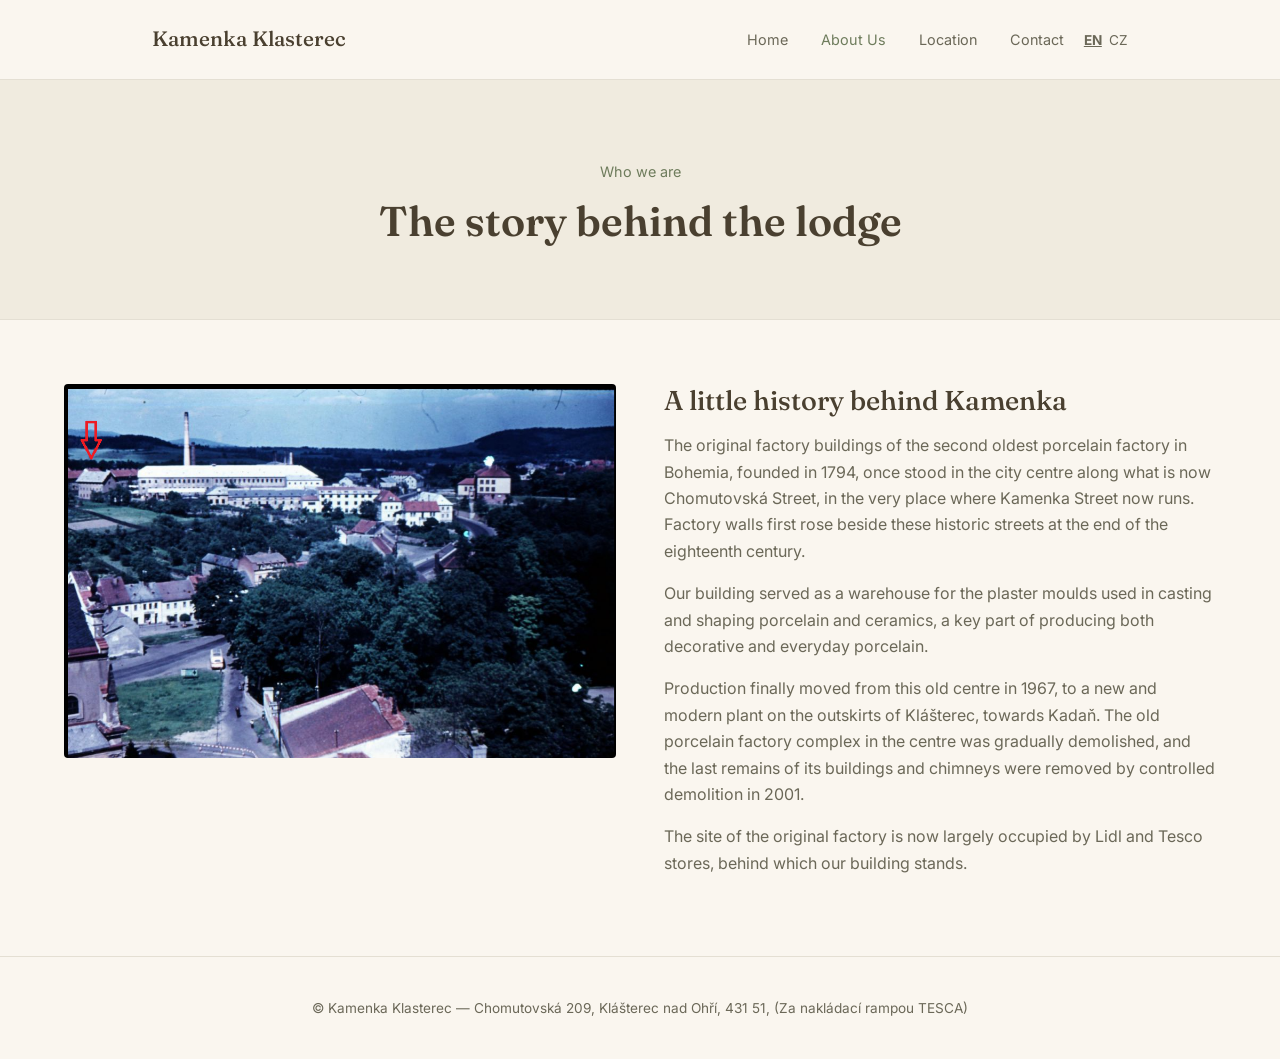
==== about.html @ 04050039 "Add files via upload" ====
<!DOCTYPE html>
<html lang="en">
<head>
<meta charset="UTF-8">
<meta name="viewport" content="width=device-width, initial-scale=1.0">
<title>About Us | Kamenka Klasterec</title>
<link rel="stylesheet" href="style.css">
</head>
<body data-page="about">
<header class="site">
  <div class="wrap">
    <span class="logo">Kamenka Klasterec</span>
    <nav class="main">
      <a href="index.html" data-i18n="navHome">Home</a>
      <a href="about.html" class="active" data-i18n="navAbout">About Us</a>
      <a href="location.html" data-i18n="navLocation">Location</a>
      <a href="contact.html" data-i18n="navContact">Contact</a>
    </nav>
  </div>
</header>
<section class="hero">
  <div class="wrap">
    <p class="eyebrow" data-i18n="aboutEyebrow">Who we are</p>
    <h1 data-i18n="aboutTitle">The story behind the lodge</h1>
  </div>
</section>
<section style="padding: 4rem 5%;">
  <div style="display:grid; grid-template-columns:1fr 1fr; gap:3rem; align-items:start;">
    <img class="lightbox-trigger" src="photos/historical-view.png" alt="Historical view of the area" data-alt-en="Historical view of the area" data-alt-cz="Historický pohled na okolí" style="width:100%; border-radius:4px; display:block;">
    <div class="text">
      <h2 style="margin-bottom:1rem;" data-i18n="aboutHistoryTitle">A little history behind Kamenka</h2>
      <p style="margin-bottom:1rem;" data-i18n="aboutText1">The original factory buildings of the second oldest porcelain factory in Bohemia, founded in 1794, once stood in the city centre along what is now Chomutovská Street, in the very place where Kamenka Street now runs. Factory walls first rose beside these historic streets at the end of the eighteenth century.</p>
      <p style="margin-bottom:1rem;" data-i18n="aboutText2">Our building served as a warehouse for the plaster moulds used in casting and shaping porcelain and ceramics, a key part of producing both decorative and everyday porcelain.</p>
      <p style="margin-bottom:1rem;" data-i18n="aboutText3">Production finally moved from this old centre in 1967, to a new and modern plant on the outskirts of Klášterec, towards Kadaň. The old porcelain factory complex in the centre was gradually demolished, and the last remains of its buildings and chimneys were removed by controlled demolition in 2001.</p>
      <p style="margin-bottom:1rem;" data-i18n="aboutText4">The site of the original factory is now largely occupied by Lidl and Tesco stores, behind which our building stands.</p>
    </div>
  </div>
</section>
<footer class="site">
  <div class="wrap">
    &copy; Kamenka Klasterec — Chomutovská 209, Klášterec nad Ohří, 431 51, (Za nakládací rampou TESCA)
  </div>
</footer>
<script src="language.js"></script>

<div class="lightbox-overlay" id="lightbox">
  <button class="lightbox-close" id="lightbox-close">&times;</button>
  <img src="" alt="" id="lightbox-img">
</div>
<script>
(function(){
  var overlay = document.getElementById('lightbox');
  var img = document.getElementById('lightbox-img');
  var close = document.getElementById('lightbox-close');
  document.querySelectorAll('img.lightbox-trigger').forEach(function(el){
    el.addEventListener('click', function(){
      img.src = el.src;
      img.alt = el.alt;
      overlay.classList.add('active');
    });
  });
  close.addEventListener('click', function(e){ e.stopPropagation(); overlay.classList.remove('active'); });
  overlay.addEventListener('click', function(){ overlay.classList.remove('active'); });
  img.addEventListener('click', function(e){ e.stopPropagation(); });
  document.addEventListener('keydown', function(e){ if(e.key === 'Escape') overlay.classList.remove('active'); });
})();
</script>
</body>
</html>
---- style.css ----
@import url('https://fonts.googleapis.com/css2?family=Fraunces:opsz,wght@9..144,400;9..144,500;9..144,600&family=Inter:wght@400;500&display=swap');

:root {
  --cream: #FAF6EF;
  --cream-deep: #F0EBDF;
  --sage: #8A9A78;
  --sage-deep: #6E7C5C;
  --heading: #4A4030;
  --body: #6B6858;
  --border: #E4DFD3;
}

* { box-sizing: border-box; margin: 0; padding: 0; }

body {
  font-family: 'Inter', sans-serif;
  background: var(--cream);
  color: var(--body);
  line-height: 1.65;
  -webkit-font-smoothing: antialiased;
}

h1, h2, h3 {
  font-family: 'Fraunces', serif;
  color: var(--heading);
  font-weight: 500;
  line-height: 1.2;
}

h1 { font-size: 2.6rem; font-weight: 600; }
h2 { font-size: 1.7rem; }
h3 { font-size: 1.2rem; }

a { color: var(--sage-deep); text-decoration: none; }
a:hover { text-decoration: underline; }

p { margin-bottom: 1rem; }
p:last-child { margin-bottom: 0; }

.wrap { max-width: 1040px; margin: 0 auto; padding: 0 2rem; }

header.site {
  background: var(--cream);
  border-bottom: 1px solid var(--border);
  padding: 1.4rem 0;
}
header.site .wrap { display: flex; align-items: center; justify-content: space-between; }
.logo { font-family: 'Fraunces', serif; font-size: 1.3rem; color: var(--heading); font-weight: 500; }
nav.main a {
  margin-left: 1.8rem;
  font-size: 0.9rem;
  color: var(--body);
}
nav.main a:hover, nav.main a.active { color: var(--sage-deep); }

.hero {
  background: var(--cream-deep);
  padding: 5rem 0 4.5rem;
  text-align: center;
  border-bottom: 1px solid var(--border);
}
.hero .eyebrow { color: var(--sage-deep); font-size: 0.9rem; margin-bottom: 0.8rem; }
.hero p.lead { max-width: 480px; margin: 1.1rem auto 0; font-size: 1.05rem; }
.btn {
  display: inline-block;
  margin-top: 1.8rem;
  background: var(--sage-deep);
  color: var(--cream);
  padding: 0.75rem 1.8rem;
  border-radius: 4px;
  font-size: 0.95rem;
}
.btn:hover { background: var(--sage); text-decoration: none; }

.photo-placeholder {
  background: repeating-linear-gradient(45deg, var(--border), var(--border) 10px, var(--cream-deep) 10px, var(--cream-deep) 20px);
  border: 1px solid var(--border);
  border-radius: 4px;
  display: flex;
  align-items: center;
  justify-content: center;
  color: var(--body);
  font-size: 0.85rem;
  min-height: 260px;
}

section.split {
  padding: 4rem 0;
  display: grid;
  grid-template-columns: 1fr 1fr;
  gap: 3rem;
  align-items: center;
}
section.split.reverse .text { order: 2; }
section.split.reverse .photo-placeholder { order: 1; }

.placeholder-text {
  font-style: italic;
  color: var(--sage-deep);
  background: var(--cream-deep);
  border-left: 3px solid var(--sage);
  padding: 1rem 1.2rem;
  font-size: 0.9rem;
  margin: 1rem 0;
}

footer.site {
  border-top: 1px solid var(--border);
  padding: 2.5rem 0;
  text-align: center;
  font-size: 0.85rem;
  color: var(--body);
}

@media (max-width: 680px) {
  h1 { font-size: 2rem; }
  section.split, section.split.reverse { grid-template-columns: 1fr; }
  section.split.reverse .text, section.split.reverse .photo-placeholder { order: unset; }
  nav.main { display: flex; gap: 1rem; margin-left: 0; }
  nav.main a { margin-left: 0; }
  header.site .wrap { flex-direction: column; gap: 1rem; }
}

/* Lightbox */
.lightbox-overlay {
  display: none;
  position: fixed;
  inset: 0;
  background: rgba(0,0,0,0.85);
  z-index: 2000;
  align-items: center;
  justify-content: center;
  padding: 2rem;
  cursor: pointer;
}
.lightbox-overlay.active { display: flex; }
.lightbox-overlay img {
  max-width: 90vw;
  max-height: 90vh;
  border-radius: 4px;
  object-fit: contain;
  cursor: default;
  box-shadow: 0 8px 40px rgba(0,0,0,0.5);
}
.lightbox-close {
  position: fixed;
  top: 1.2rem;
  right: 1.5rem;
  color: #fff;
  font-size: 2rem;
  cursor: pointer;
  line-height: 1;
  background: none;
  border: none;
  opacity: 0.8;
}
.lightbox-close:hover { opacity: 1; }
img.lightbox-trigger { cursor: zoom-in; }
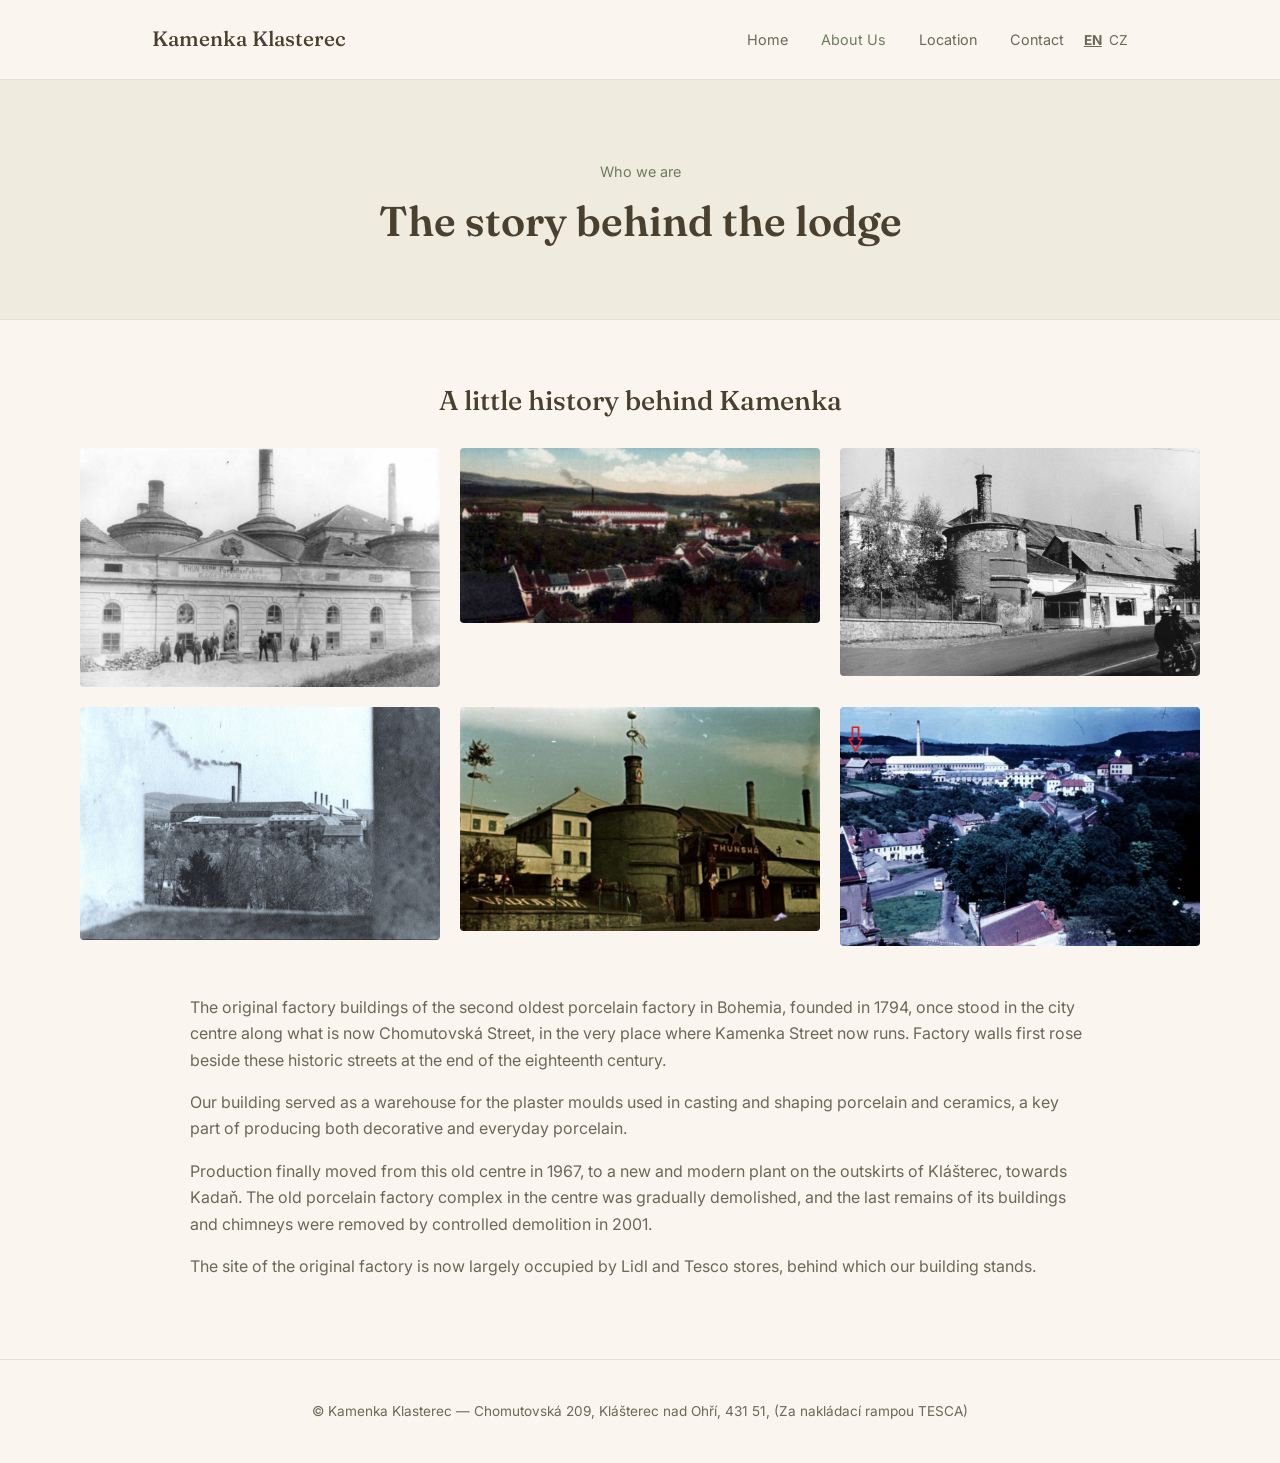
==== commit 21327f98: "Add files via upload" ====
--- a/about.html
+++ b/about.html
@@ -5,65 +5,58 @@
 <meta name="viewport" content="width=device-width, initial-scale=1.0">
 <title>About Us | Kamenka Klasterec</title>
 <link rel="stylesheet" href="style.css">
+<style>
+.about-history { padding: 4rem 5%; }
+.about-history-inner { width: min(1120px, 100%); margin: 0 auto; }
+.about-history h2 { text-align: center; margin: 0 0 2rem; }
+.about-gallery { display: grid; grid-template-columns: repeat(3, minmax(0, 1fr)); gap: 1.25rem; align-items: start; margin-bottom: 3rem; }
+.about-gallery img { width: 100%; height: auto; display: block; border-radius: 4px; cursor: pointer; }
+.about-history-copy { width: min(900px, 100%); margin: 0 auto; text-align: left; }
+.about-history-copy p { margin: 0 0 1rem; }
+@media (max-width: 900px) { .about-gallery { grid-template-columns: repeat(2, minmax(0, 1fr)); } }
+@media (max-width: 600px) { .about-gallery { grid-template-columns: 1fr; } }
+</style>
 </head>
 <body data-page="about">
-<header class="site">
-  <div class="wrap">
-    <span class="logo">Kamenka Klasterec</span>
-    <nav class="main">
-      <a href="index.html" data-i18n="navHome">Home</a>
-      <a href="about.html" class="active" data-i18n="navAbout">About Us</a>
-      <a href="location.html" data-i18n="navLocation">Location</a>
-      <a href="contact.html" data-i18n="navContact">Contact</a>
-    </nav>
-  </div>
-</header>
-<section class="hero">
-  <div class="wrap">
-    <p class="eyebrow" data-i18n="aboutEyebrow">Who we are</p>
-    <h1 data-i18n="aboutTitle">The story behind the lodge</h1>
-  </div>
-</section>
-<section style="padding: 4rem 5%;">
-  <div style="display:grid; grid-template-columns:1fr 1fr; gap:3rem; align-items:start;">
-    <img class="lightbox-trigger" src="photos/historical-view.png" alt="Historical view of the area" data-alt-en="Historical view of the area" data-alt-cz="Historický pohled na okolí" style="width:100%; border-radius:4px; display:block;">
-    <div class="text">
-      <h2 style="margin-bottom:1rem;" data-i18n="aboutHistoryTitle">A little history behind Kamenka</h2>
-      <p style="margin-bottom:1rem;" data-i18n="aboutText1">The original factory buildings of the second oldest porcelain factory in Bohemia, founded in 1794, once stood in the city centre along what is now Chomutovská Street, in the very place where Kamenka Street now runs. Factory walls first rose beside these historic streets at the end of the eighteenth century.</p>
-      <p style="margin-bottom:1rem;" data-i18n="aboutText2">Our building served as a warehouse for the plaster moulds used in casting and shaping porcelain and ceramics, a key part of producing both decorative and everyday porcelain.</p>
-      <p style="margin-bottom:1rem;" data-i18n="aboutText3">Production finally moved from this old centre in 1967, to a new and modern plant on the outskirts of Klášterec, towards Kadaň. The old porcelain factory complex in the centre was gradually demolished, and the last remains of its buildings and chimneys were removed by controlled demolition in 2001.</p>
-      <p style="margin-bottom:1rem;" data-i18n="aboutText4">The site of the original factory is now largely occupied by Lidl and Tesco stores, behind which our building stands.</p>
-    </div>
-  </div>
-</section>
-<footer class="site">
-  <div class="wrap">
-    &copy; Kamenka Klasterec — Chomutovská 209, Klášterec nad Ohří, 431 51, (Za nakládací rampou TESCA)
-  </div>
-</footer>
+<header class="site"><div class="wrap">
+<span class="logo">Kamenka Klasterec</span>
+<nav class="main">
+<a href="index.html" data-i18n="navHome">Home</a>
+<a href="about.html" class="active" data-i18n="navAbout">About Us</a>
+<a href="location.html" data-i18n="navLocation">Location</a>
+<a href="contact.html" data-i18n="navContact">Contact</a>
+</nav></div></header>
+<section class="hero"><div class="wrap">
+<p class="eyebrow" data-i18n="aboutEyebrow">Who we are</p>
+<h1 data-i18n="aboutTitle">The story behind the lodge</h1>
+</div></section>
+<section class="about-history"><div class="about-history-inner">
+<h2 data-i18n="aboutHistoryTitle">A little history behind Kamenka</h2>
+<div class="about-gallery">
+<img class="lightbox-trigger" src="photos/Porcelain factory.png" alt="Porcelain factory" data-alt-en="Porcelain factory" data-alt-cz="Porcelánová továrna">
+<img class="lightbox-trigger" src="photos/Porcelain factory1.png" alt="Porcelain factory" data-alt-en="Porcelain factory" data-alt-cz="Porcelánová továrna">
+<img class="lightbox-trigger" src="photos/Porcelain factory2.png" alt="Porcelain factory" data-alt-en="Porcelain factory" data-alt-cz="Porcelánová továrna">
+<img class="lightbox-trigger" src="photos/Porcelain factory3.png" alt="Porcelain factory" data-alt-en="Porcelain factory" data-alt-cz="Porcelánová továrna">
+<img class="lightbox-trigger" src="photos/Porcelain factory4.png" alt="Porcelain factory" data-alt-en="Porcelain factory" data-alt-cz="Porcelánová továrna">
+<img class="lightbox-trigger" src="photos/Porcelain factory5.png" alt="Porcelain factory" data-alt-en="Porcelain factory" data-alt-cz="Porcelánová továrna">
+</div>
+<div class="about-history-copy">
+<p data-i18n="aboutText1">The original factory buildings of the second oldest porcelain factory in Bohemia, founded in 1794, once stood in the city centre along what is now Chomutovská Street, in the very place where Kamenka Street now runs. Factory walls first rose beside these historic streets at the end of the eighteenth century.</p>
+<p data-i18n="aboutText2">Our building served as a warehouse for the plaster moulds used in casting and shaping porcelain and ceramics, a key part of producing both decorative and everyday porcelain.</p>
+<p data-i18n="aboutText3">Production finally moved from this old centre in 1967, to a new and modern plant on the outskirts of Klášterec, towards Kadaň. The old porcelain factory complex in the centre was gradually demolished, and the last remains of its buildings and chimneys were removed by controlled demolition in 2001.</p>
+<p data-i18n="aboutText4">The site of the original factory is now largely occupied by Lidl and Tesco stores, behind which our building stands.</p>
+</div></div></section>
+<footer class="site"><div class="wrap">&copy; Kamenka Klasterec — Chomutovská 209, Klášterec nad Ohří, 431 51, (Za nakládací rampou TESCA)</div></footer>
 <script src="language.js"></script>
-
-<div class="lightbox-overlay" id="lightbox">
-  <button class="lightbox-close" id="lightbox-close">&times;</button>
-  <img src="" alt="" id="lightbox-img">
-</div>
+<div class="lightbox-overlay" id="lightbox"><button class="lightbox-close" id="lightbox-close">&times;</button><img src="" alt="" id="lightbox-img"></div>
 <script>
 (function(){
-  var overlay = document.getElementById('lightbox');
-  var img = document.getElementById('lightbox-img');
-  var close = document.getElementById('lightbox-close');
-  document.querySelectorAll('img.lightbox-trigger').forEach(function(el){
-    el.addEventListener('click', function(){
-      img.src = el.src;
-      img.alt = el.alt;
-      overlay.classList.add('active');
-    });
-  });
-  close.addEventListener('click', function(e){ e.stopPropagation(); overlay.classList.remove('active'); });
-  overlay.addEventListener('click', function(){ overlay.classList.remove('active'); });
-  img.addEventListener('click', function(e){ e.stopPropagation(); });
-  document.addEventListener('keydown', function(e){ if(e.key === 'Escape') overlay.classList.remove('active'); });
+var overlay=document.getElementById('lightbox');var img=document.getElementById('lightbox-img');var close=document.getElementById('lightbox-close');
+document.querySelectorAll('img.lightbox-trigger').forEach(function(el){el.addEventListener('click',function(){img.src=el.src;img.alt=el.alt;overlay.classList.add('active');});});
+close.addEventListener('click',function(e){e.stopPropagation();overlay.classList.remove('active');});
+overlay.addEventListener('click',function(){overlay.classList.remove('active');});
+img.addEventListener('click',function(e){e.stopPropagation();});
+document.addEventListener('keydown',function(e){if(e.key==='Escape')overlay.classList.remove('active');});
 })();
 </script>
-</body>
-</html>
+</body></html>
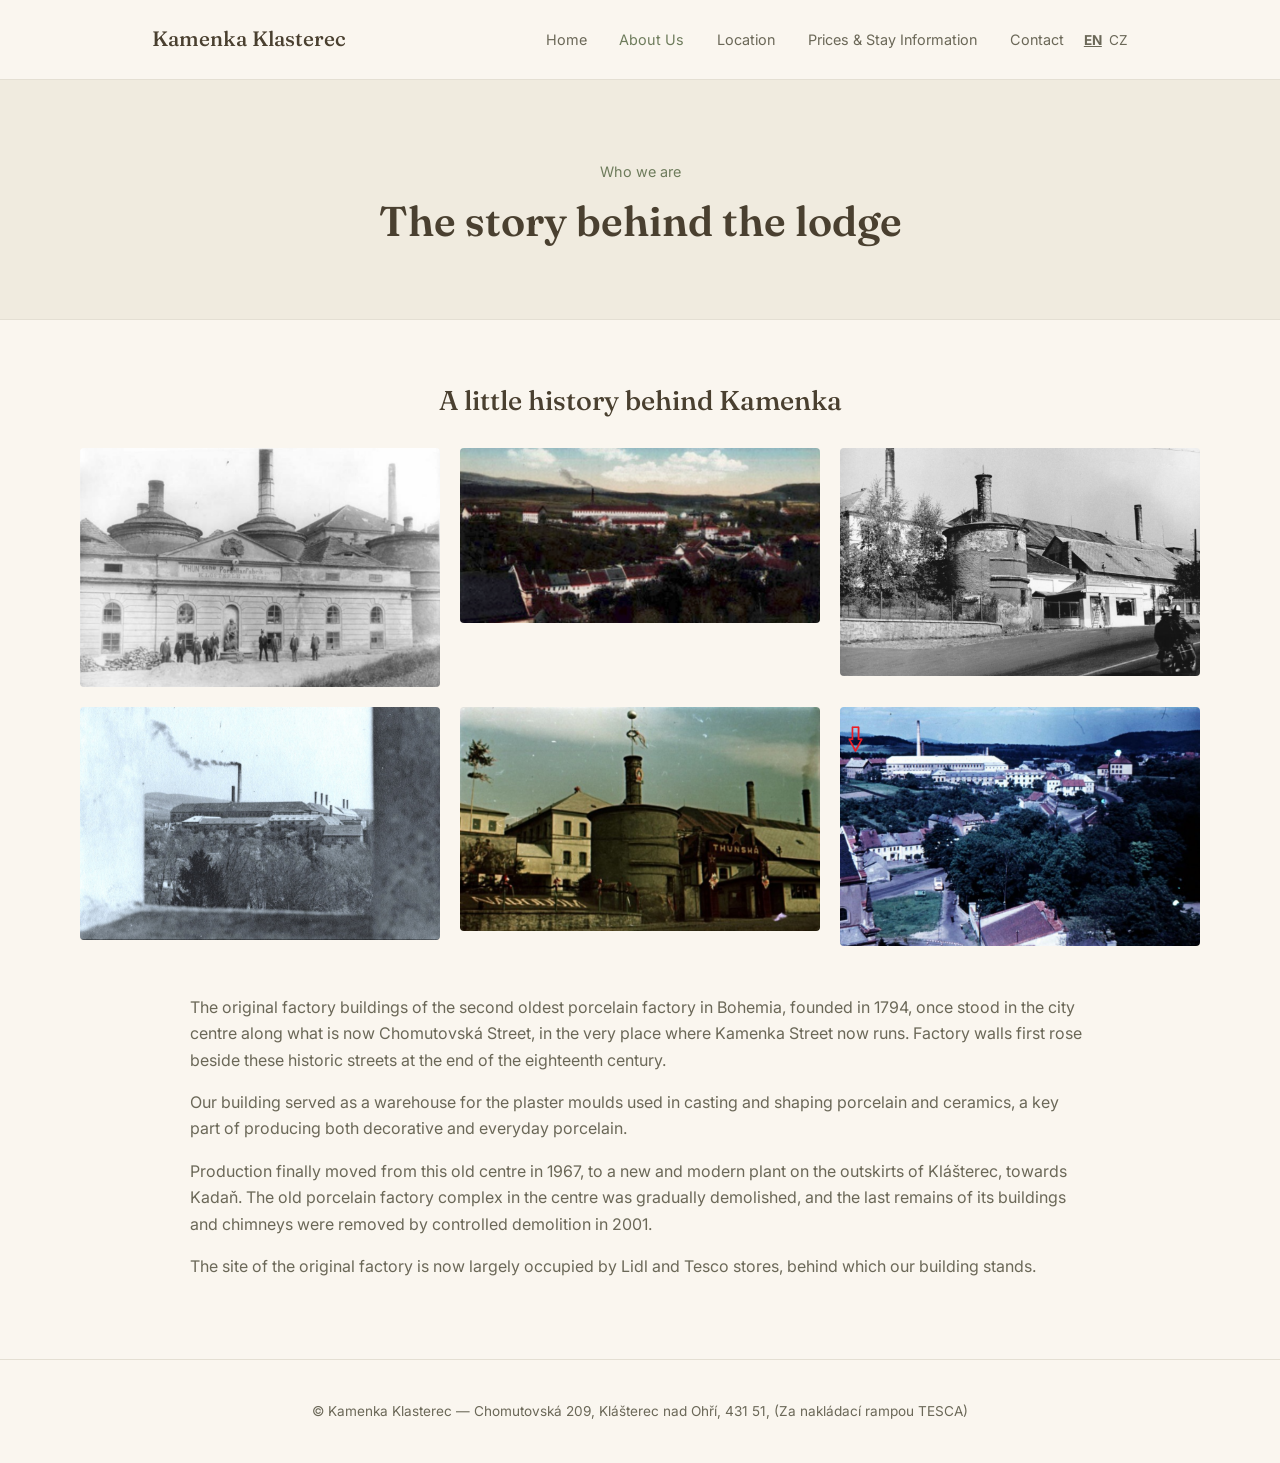
==== commit ed084474: "Add files via upload" ====
--- a/about.html
+++ b/about.html
@@ -24,6 +24,7 @@
 <a href="index.html" data-i18n="navHome">Home</a>
 <a href="about.html" class="active" data-i18n="navAbout">About Us</a>
 <a href="location.html" data-i18n="navLocation">Location</a>
+<a href="prices.html">Prices &amp; Stay Information</a>
 <a href="contact.html" data-i18n="navContact">Contact</a>
 </nav></div></header>
 <section class="hero"><div class="wrap">
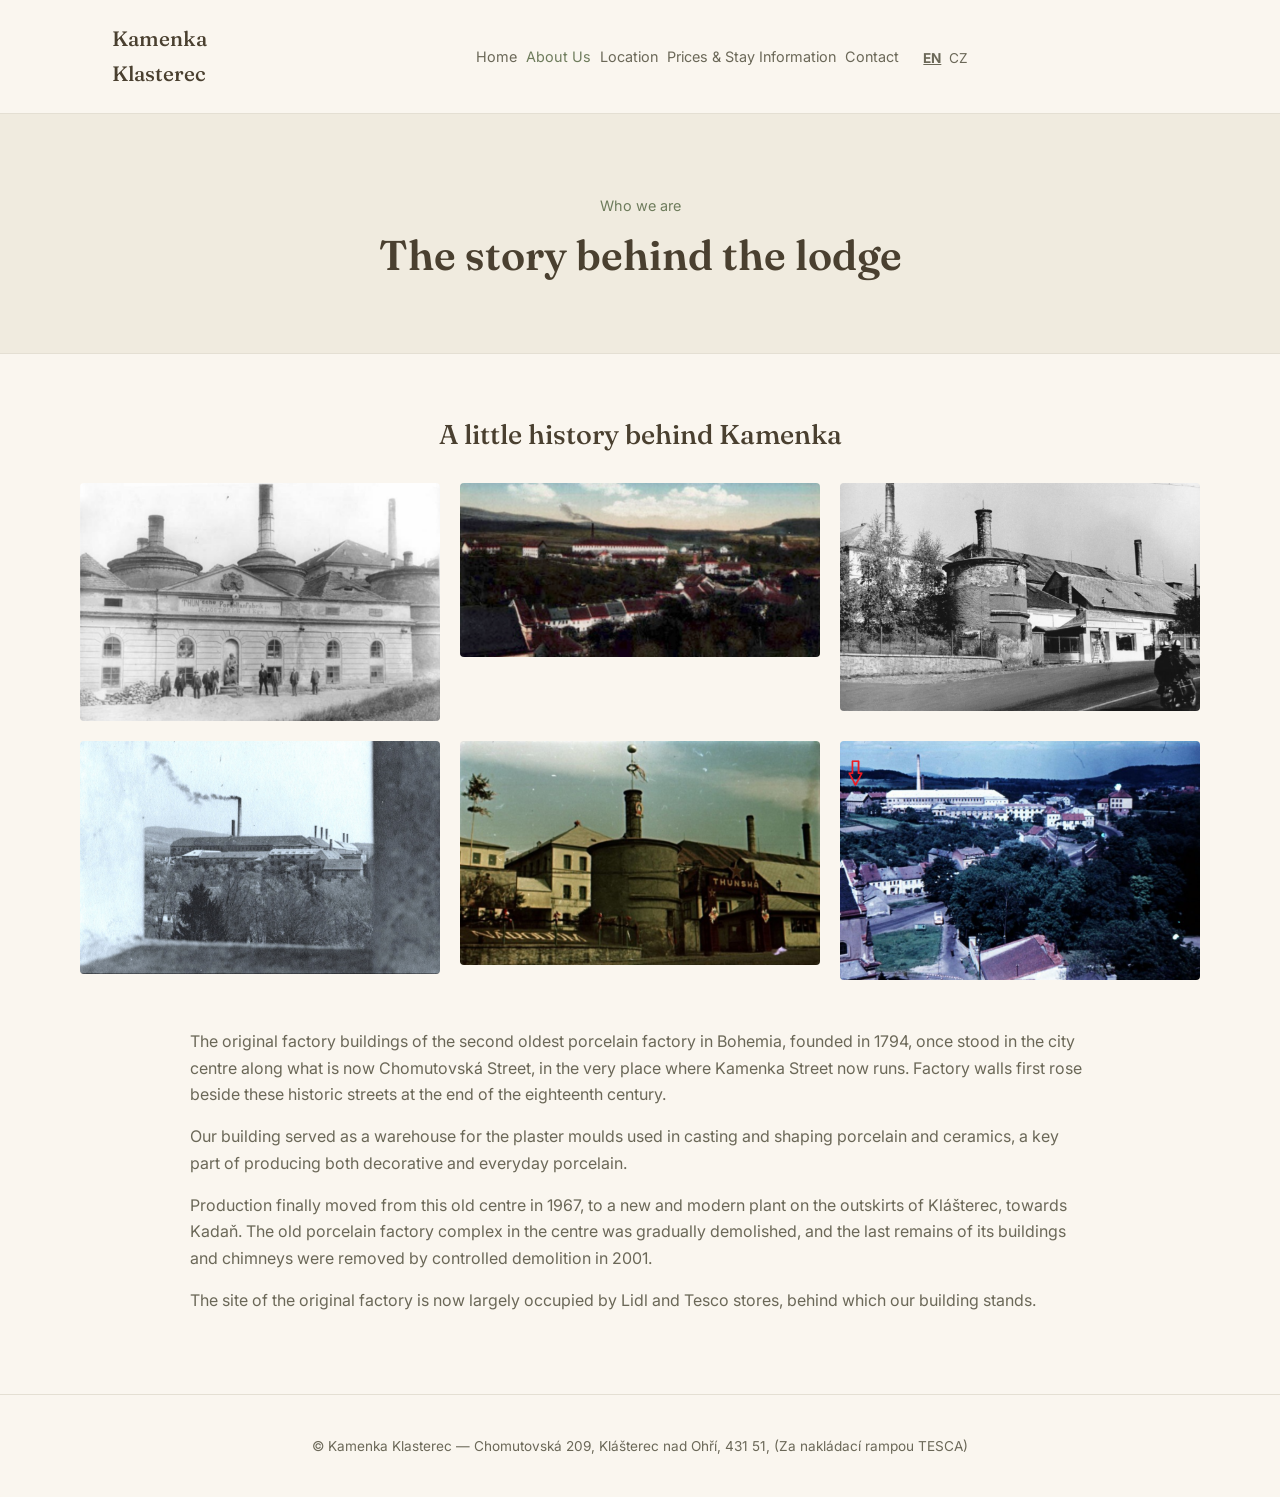
==== commit 5b8e5f12: "Add files via upload" ====
--- a/about.html
+++ b/about.html
@@ -16,6 +16,43 @@
 @media (max-width: 900px) { .about-gallery { grid-template-columns: repeat(2, minmax(0, 1fr)); } }
 @media (max-width: 600px) { .about-gallery { grid-template-columns: 1fr; } }
 </style>
+
+<style id="kamenka-navigation-spacing-fix">
+/* Keep navigation links evenly spaced on desktop and mobile. */
+header.site nav.main {
+  display: flex;
+  flex-wrap: wrap;
+  align-items: center;
+  justify-content: center;
+  gap: 0.55rem;
+  width: 100%;
+  box-sizing: border-box;
+}
+header.site nav.main > a {
+  margin: 0 !important;
+  flex: 0 0 auto;
+  white-space: nowrap;
+}
+/* The Contact page previously constrained its header to a narrow form width. */
+header.site > .wrap {
+  max-width: 1120px !important;
+  width: min(1120px, 92%);
+  box-sizing: border-box;
+}
+@media (max-width: 760px) {
+  header.site nav.main {
+    gap: 0.3rem;
+    row-gap: 0.35rem;
+  }
+  header.site nav.main > a {
+    padding-left: 0.55rem;
+    padding-right: 0.55rem;
+    margin: 0 !important;
+    font-size: 0.92rem;
+  }
+}
+</style>
+
 </head>
 <body data-page="about">
 <header class="site"><div class="wrap">
@@ -24,7 +61,7 @@
 <a href="index.html" data-i18n="navHome">Home</a>
 <a href="about.html" class="active" data-i18n="navAbout">About Us</a>
 <a href="location.html" data-i18n="navLocation">Location</a>
-<a href="prices.html">Prices &amp; Stay Information</a>
+<a href="prices.html" data-en="Prices &amp; Stay Information" data-cz="Ceny a informace o pobytu">Prices &amp; Stay Information</a>
 <a href="contact.html" data-i18n="navContact">Contact</a>
 </nav></div></header>
 <section class="hero"><div class="wrap">
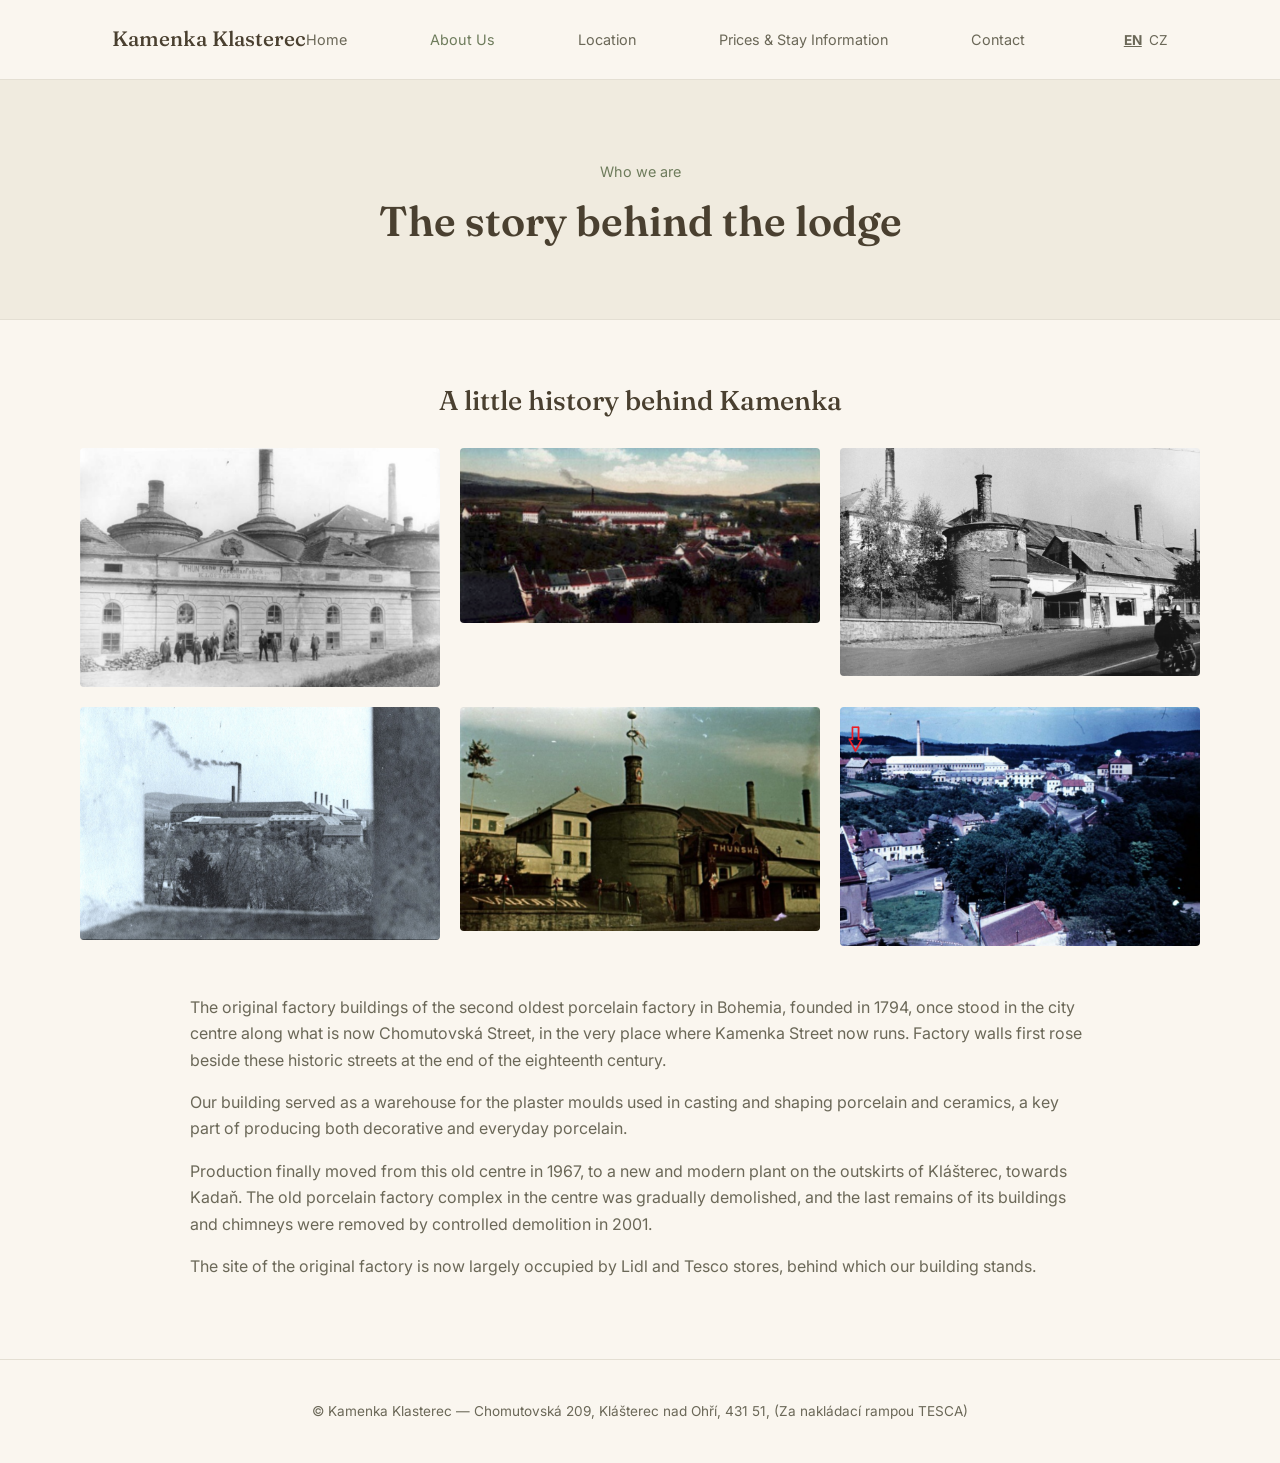
==== commit b5368c7e: "Add files via upload" ====
--- a/about.html
+++ b/about.html
@@ -18,13 +18,18 @@
 </style>
 
 <style id="kamenka-navigation-spacing-fix">
-/* Keep navigation links evenly spaced on desktop and mobile. */
+/* Keep the name on one line and let navigation use the available width. */
+header.site .logo {
+  display: inline-block;
+  white-space: nowrap;
+  max-width: 100%;
+}
 header.site nav.main {
   display: flex;
   flex-wrap: wrap;
   align-items: center;
-  justify-content: center;
-  gap: 0.55rem;
+  justify-content: space-between;
+  gap: 0.45rem 0.65rem;
   width: 100%;
   box-sizing: border-box;
 }
@@ -33,22 +38,25 @@
   flex: 0 0 auto;
   white-space: nowrap;
 }
-/* The Contact page previously constrained its header to a narrow form width. */
 header.site > .wrap {
   max-width: 1120px !important;
-  width: min(1120px, 92%);
+  width: min(1120px, 96%);
   box-sizing: border-box;
 }
 @media (max-width: 760px) {
+  header.site > .wrap {
+    width: 96%;
+  }
   header.site nav.main {
-    gap: 0.3rem;
-    row-gap: 0.35rem;
+    justify-content: space-between;
+    gap: 0.4rem 0.35rem;
+    row-gap: 0.5rem;
   }
   header.site nav.main > a {
-    padding-left: 0.55rem;
-    padding-right: 0.55rem;
+    padding-left: 0.35rem;
+    padding-right: 0.35rem;
     margin: 0 !important;
-    font-size: 0.92rem;
+    font-size: 0.9rem;
   }
 }
 </style>
@@ -87,14 +95,40 @@
 <footer class="site"><div class="wrap">&copy; Kamenka Klasterec — Chomutovská 209, Klášterec nad Ohří, 431 51, (Za nakládací rampou TESCA)</div></footer>
 <script src="language.js"></script>
 <div class="lightbox-overlay" id="lightbox"><button class="lightbox-close" id="lightbox-close">&times;</button><img src="" alt="" id="lightbox-img"></div>
-<script>
-(function(){
-var overlay=document.getElementById('lightbox');var img=document.getElementById('lightbox-img');var close=document.getElementById('lightbox-close');
-document.querySelectorAll('img.lightbox-trigger').forEach(function(el){el.addEventListener('click',function(){img.src=el.src;img.alt=el.alt;overlay.classList.add('active');});});
-close.addEventListener('click',function(e){e.stopPropagation();overlay.classList.remove('active');});
-overlay.addEventListener('click',function(){overlay.classList.remove('active');});
-img.addEventListener('click',function(e){e.stopPropagation();});
-document.addEventListener('keydown',function(e){if(e.key==='Escape')overlay.classList.remove('active');});
+
+<script id="kamenka-prices-link-language-fix">
+(function () {
+  function getLanguage() {
+    try {
+      if (localStorage.getItem('kamenkaLanguage') === 'cz') return 'cz';
+    } catch (e) {}
+    return document.documentElement.lang && document.documentElement.lang.toLowerCase().startsWith('cs') ? 'cz' : 'en';
+  }
+  function translatePricesLink() {
+    var language = getLanguage();
+    document.querySelectorAll('nav.main a[href$="prices.html"]').forEach(function (link) {
+      var label = language === 'cz' ? 'Ceny a informace o pobytu' : 'Prices & Stay Information';
+      if (link.textContent !== label) link.textContent = label;
+    });
+  }
+  function scheduleTranslation() {
+    translatePricesLink();
+    window.setTimeout(translatePricesLink, 50);
+    window.setTimeout(translatePricesLink, 250);
+  }
+  if (document.readyState === 'loading') {
+    document.addEventListener('DOMContentLoaded', scheduleTranslation);
+  } else {
+    scheduleTranslation();
+  }
+  document.addEventListener('click', function (event) {
+    if (event.target.closest('[data-language]')) scheduleTranslation();
+  }, true);
+  window.addEventListener('storage', scheduleTranslation);
+  var nav = document.querySelector('nav.main');
+  if (nav && window.MutationObserver) {
+    new MutationObserver(function () { translatePricesLink(); }).observe(nav, { childList: true, subtree: true, characterData: true });
+  }
 })();
 </script>
 </body></html>
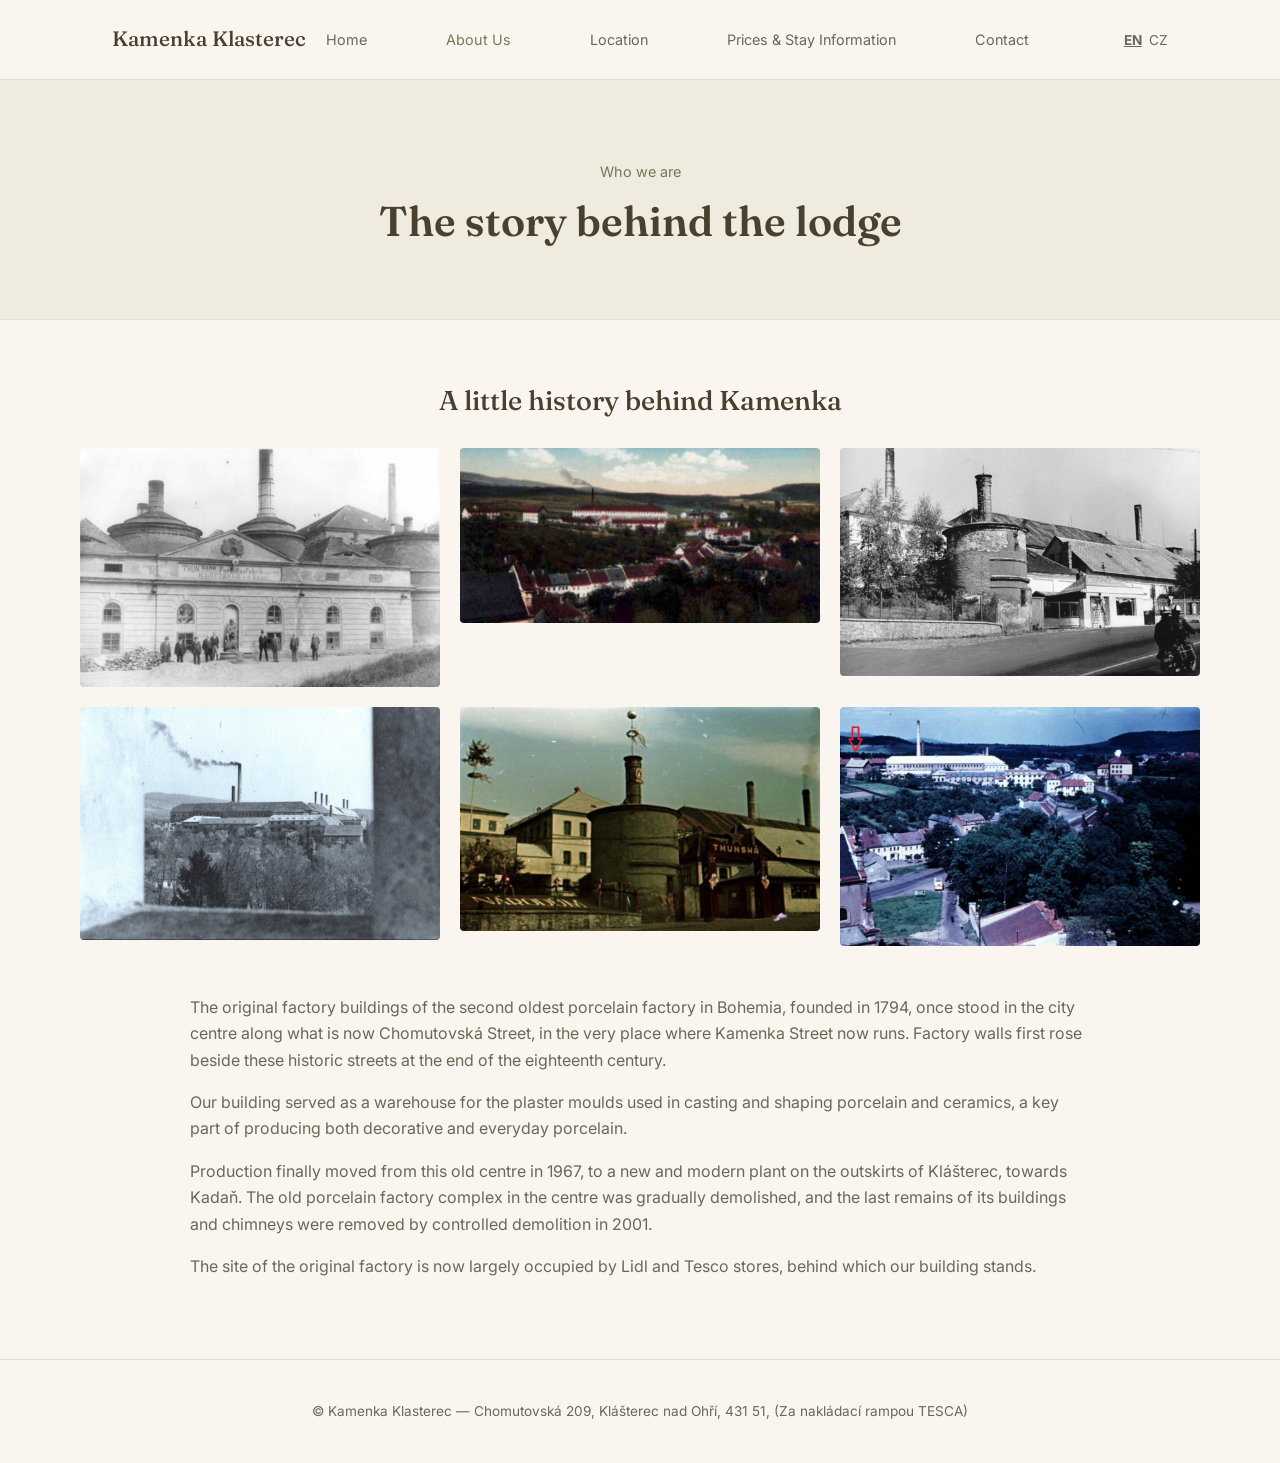
==== commit 2b87bffa: "Add files via upload" ====
--- a/about.html
+++ b/about.html
@@ -15,6 +15,10 @@
 .about-history-copy p { margin: 0 0 1rem; }
 @media (max-width: 900px) { .about-gallery { grid-template-columns: repeat(2, minmax(0, 1fr)); } }
 @media (max-width: 600px) { .about-gallery { grid-template-columns: 1fr; } }
+</style>
+<style id="kamenka-logo-nav-gap-fix">
+header.site .logo { margin-right: 1.25rem; }
+@media (max-width: 760px) { header.site .logo { margin-right: 0.75rem; } }
 </style>
 
 <style id="kamenka-navigation-spacing-fix">
@@ -59,6 +63,10 @@
     font-size: 0.9rem;
   }
 }
+</style>
+<style id="kamenka-logo-nav-gap-fix">
+header.site .logo { margin-right: 1.25rem; }
+@media (max-width: 760px) { header.site .logo { margin-right: 0.75rem; } }
 </style>
 
 </head>
